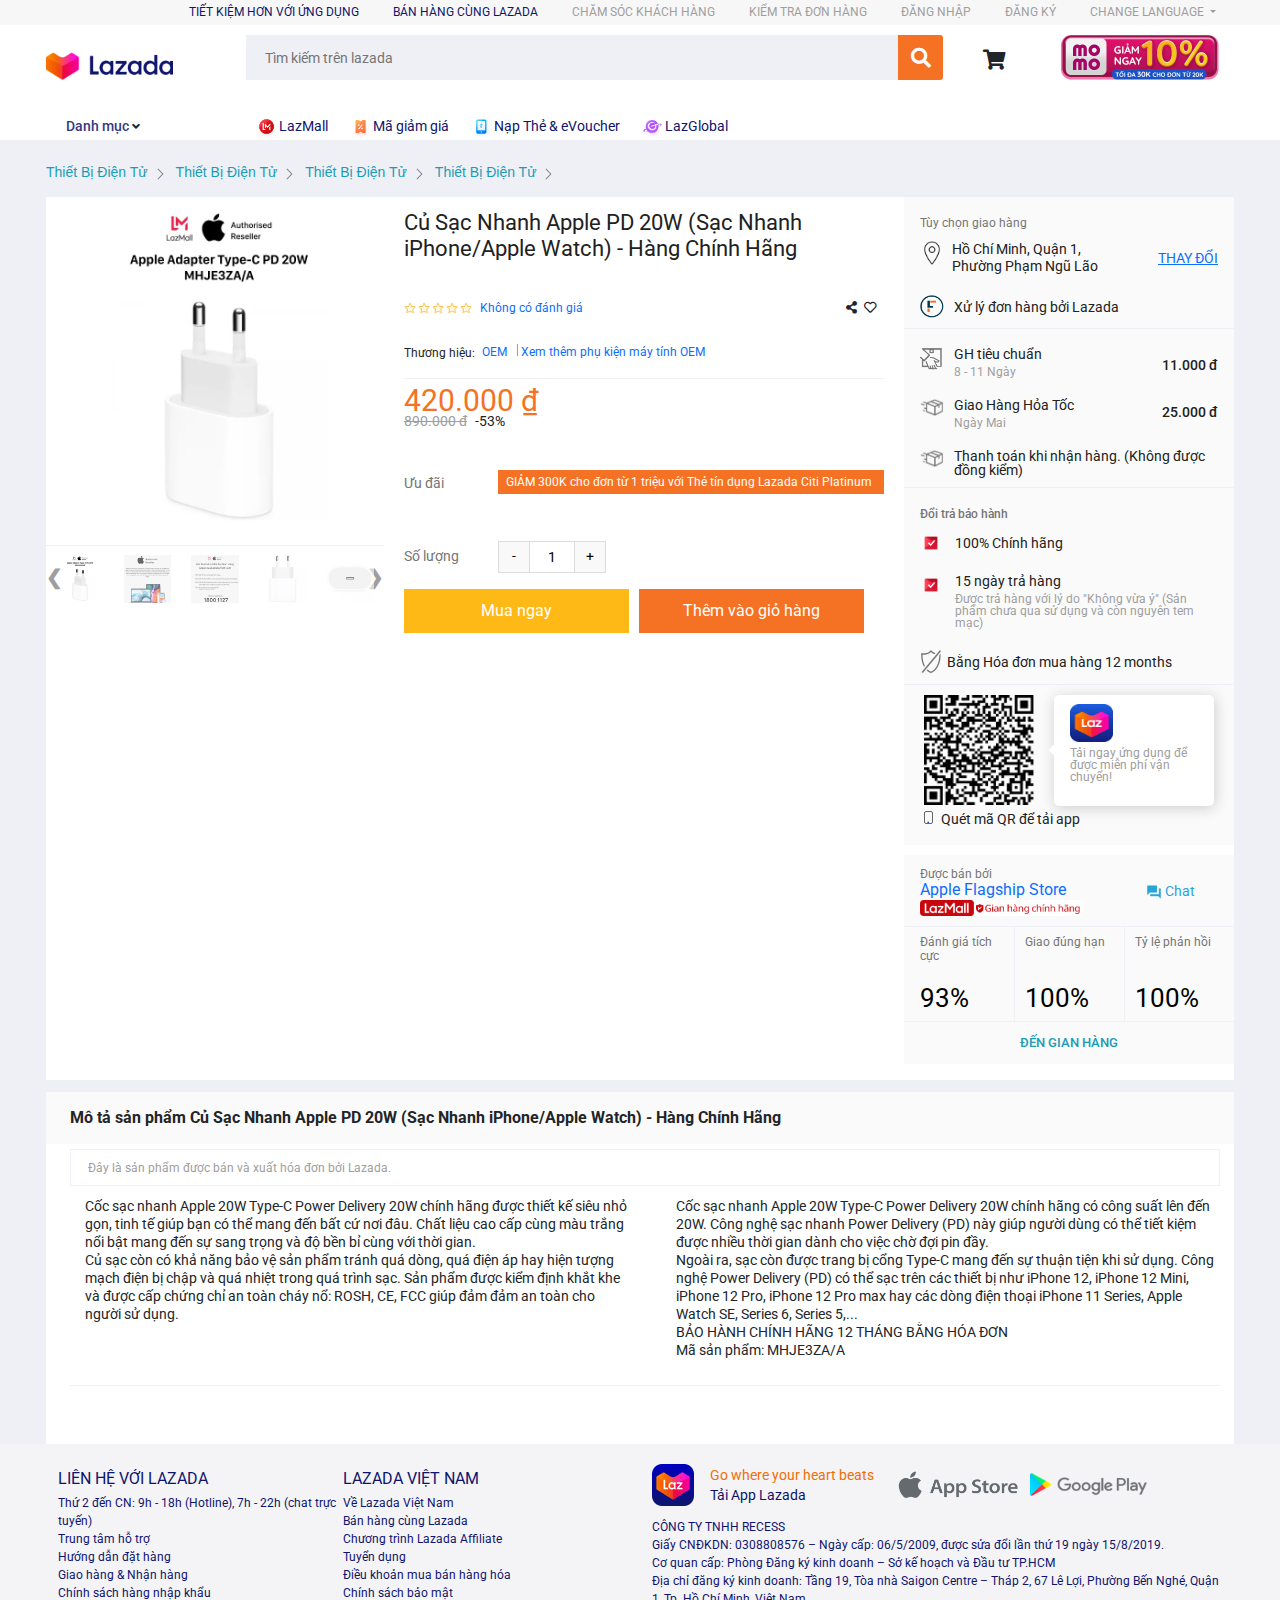
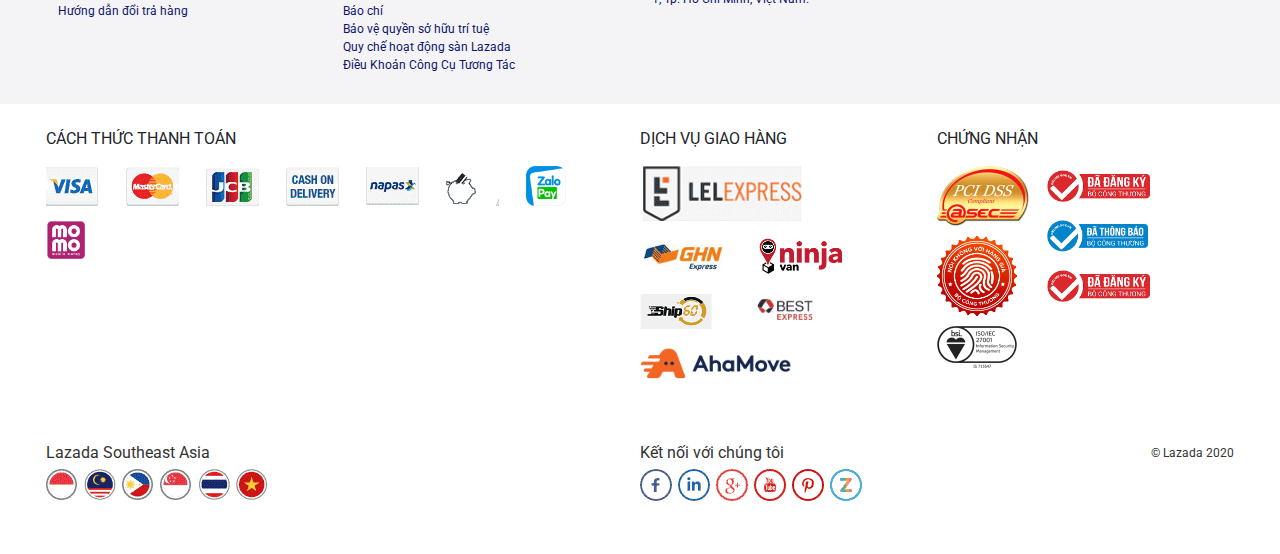
==== chi-tiet.html @ 0381ff46 "Release" ====
<!DOCTYPE html>
<html lang="vi">
    <head>
        <meta charset="UTF-8">
        <title></title>
        <link rel="stylesheet" href="css/chi-tiet.css">
        <link href="https://fonts.googleapis.com/css2?family=Roboto:wght@100;300;400;500;700&display=swap" rel="stylesheet" >
        <link rel="stylesheet" href="css/fontawesome-free-5.15.4-web/css/all.css">
        <link rel="stylesheet" href="css/bootstrap/css/bootstrap.css">
        <script src="js/jquery-3.6.0.min.js"></script>
        <script src="js/bootstrap/js/bootstrap.js"></script>
        
    </head>

<body>
    <div class="weblazada">
      <div class="lzd-header">
        <div class="header">
          <nav class="navbar navbar-expand-lg header_navbar ">
              <div class="container-fluid">
                <button class="navbar-toggler" type="button" data-bs-toggle="collapse" data-bs-target="#navbarNavDropdown" aria-controls="navbarNavDropdown" aria-expanded="false" aria-label="Toggle navigation">
                  <span class="navbar-toggler-icon"></span>
                </button>
                <div class="collapse navbar-collapse justify-content-end" id="navbarNavDropdown">
                  <ul class="navbar-nav header_navbar-list">
                    <li class="nav-item header_navbar-item">
                      <a class="header_navbar-link header_navbar-link-active" href="#">TIẾT KIỆM HƠN VỚI ỨNG DỤNG</a>
                    </li>
                    <li class="nav-item header_navbar-item">
                      <a class="header_navbar-link header_navbar-link-active" href="#">BÁN HÀNG CÙNG LAZADA</a>
                    </li>
                    <li class="nav-item header_navbar-item">
                      <a class="header_navbar-link" href="#">CHĂM SÓC KHÁCH HÀNG</a>
                    </li>
                    <li class="nav-item header_navbar-item">
                      <a class="header_navbar-link" href="#">KIỂM TRA ĐƠN HÀNG</a>
                    </li>
                    <li class="nav-item header_navbar-item">
                      <a class="header_navbar-link" href="#">ĐĂNG NHẬP</a>
                    </li>
                    <li class="nav-item header_navbar-item">
                      <a class="header_navbar-link" href="#">ĐĂNG KÝ</a>
                    </li>
                    <li class="nav-item header_navbar-item dropdown">
                      <a class="header_navbar-link dropdown-toggle" href="#" id="navbarDropdownMenuLink" role="button" data-bs-toggle="dropdown" aria-expanded="false">
                        CHANGE LANGUAGE
                      </a>
                      <ul class="dropdown-menu" aria-labelledby="navbarDropdownMenuLink">
                        <li><a class="dropdown-item" href="#">VIETNAM</a></li>
                        <li><a class="dropdown-item" href="#">ENGLISH</a></li>
                      </ul>
                    </li>
                  </ul>
                </div>
              </div>
            </nav>
          <div class="header_search">
              <div class="header_search-logo">
                  <a href="#"><img class="header_search-logo-img" src="images/logo.png" alt="logo"/></a>
              </div>
              <div class="header_search-action">
                      <input class="search-action_input" placeholder="Tìm kiếm trên lazada" type="text">
                      <div class="search-action_icon">
                          <i class="fas fa-search fa-3x"></i>
                      </div>
                  
                      <i class="header_search-cart fas fa-shopping-cart"></i>
                      <a href="" class="header_search-advertisenment"><img src="images/logo-momo-sale.jpg" alt="Advertisenment"/></a>
              </div>
          </div>
          <div class="menu-site-lzd">
              <div class="menu-site-container container-fluid">
                  <div class="menu-site-category ">
                      <a href="" class="menu-site-category-text">
                          <span class="category-text">
                              Danh mục
                          </span>
                      </a>
                      <i class="fas fa-angle-down fa-2x" aria-hidden="true"></i>
                      <div class="dropdown_menu">
                          <a href="" class=""><span>Thiết bị điện tử</span></a>
                          <a href="" class=""><span>Phụ kiện điện tử</span></a>
                          <a href="" class=""><span>TV & Thiết Bị Gia Dụng</span></a>
                          <a href="" class=""><span>Sức Khỏe & Làm Đẹp</span></a>
                          <a href="" class=""><span>Hàng Mẹ, Bé & Đò Chơi</span></a>
                          <a href="" class=""><span>Siêu Thị Tạp Hóa</span></a>
                          <a href="" class=""><span>Hàng Gia Dụng & Đời Sống</span></a>
                          <a href="" class=""><span>Thời Trang Nữ</span></a>
                          <a href="" class=""><span>Thời Trang Nam</span></a>
                          <a href="" class=""><span>Phụ Kiện Thời Trang</span></a>
                          <a href="" class=""><span>Thể Thao & Du lịch</span></a>
                          <a href="" class=""><span>Ô tô, Xe Máy & Thiết Bị Định Vị</span></a>
                      </div>
                  </div>
                  <nav class="menu-site-labels">
                    <a href="#" class="menu-site-labels-items">
                      <span class="menu-site-labels-items-icon">
                        <img class="menu-site-labels-items-icon-img" src="images/lazzmail.png" alt="">
                      </span>
                      <span class="menu-site-labels-text">LazMall</span>
                    </a>
                    <a href="#" class="menu-site-labels-items">
                      <span class="menu-site-labels-items-icon">
                        <img class="menu-site-labels-items-icon-img" src="images/mgg.png" alt="">
                      </span>
                      <span class="menu-site-labels-text">Mã giảm giá</span>
                    </a>
                    <a href="#" class="menu-site-labels-items">
                      <span class="menu-site-labels-items-icon">
                        <img class="menu-site-labels-items-icon-img" src="images/napthe-voucher.png" alt="">
                      </span>
                      <span class="menu-site-labels-text">Nạp Thẻ & eVoucher</span>
                    </a>
                    <a href="#" class="menu-site-labels-items">
                      <span class="menu-site-labels-items-icon">
                        <img class="menu-site-labels-items-icon-img" src="images/global.png" alt="">
                      </span>
                      <span class="menu-site-labels-text">LazGlobal</span>
                    </a>
                  </nav>
              </div>  
            </div>           
        </div> 
      </div>
      <!--laz nav  -->
      <div class="container-fluid">
        <div class="laz_nav-breadcrumb ">
          <ul class="nav-breadcrumb-list">
            <li class="nav-breadcrumb-item">
              <span class="nav-breadcrumb-item-text">
                <a href="#" class="breadcrumb-edit">
                  <span>Thiết Bị Điện Tử</span>
                  <div class="right-arrow"></div>
                </a>
              </span>
            </li>
            <li class="nav-breadcrumb-item">
              <span class="nav-breadcrumb-item-text">
                <a href="#" class="breadcrumb-edit">
                  <span>Thiết Bị Điện Tử</span>
                  <div class="right-arrow"></div>
                </a>
              </span>
            </li>
            <li class="nav-breadcrumb-item">
              <span class="nav-breadcrumb-item-text">
                <a href="#" class="breadcrumb-edit">
                  <span>Thiết Bị Điện Tử</span>
                  <div class="right-arrow"></div>
                </a>
              </span>
            </li>
            <li class="nav-breadcrumb-item">
              <span class="nav-breadcrumb-item-text">
                <a href="#" class="breadcrumb-edit">
                  <span>Thiết Bị Điện Tử</span>
                  <div class="right-arrow"></div>
                </a>
              </span>
            </li>
          </ul>
        </div>
      </div>
      <!-- container -->
      <div class="container">
        <div class="container-main">
          <div class="information">
            <div class="group-images">
              <div class="gallery">
                <div class="gallery-item">
                  <div class="gallery-item-preview">
                      <div class="gallery-item-content">
                          <div class="mySlides">
                              <img src="images/sanpham/sp1/1.webp" style="width:100%">
                          </div>
                          
                          <div class="mySlides">
                              <img src="images/sanpham/sp1/2.webp" style="width:100%">
                          </div>
                              
                          <div class="mySlides">
                              <img src="images/sanpham/sp1/3.webp" style="width:100%">
                          </div>
                          
                          <div class="mySlides">
                              <img src="images/sanpham/sp1/4.webp" style="width:100%">
                          </div>
                              
                          <div class="mySlides">
                              <img src="images/sanpham/sp1/5.webp" style="width:100%">
                          </div>
                      </div>
                      <a class="prev" onclick="plusSlides(-1)">❮</a>
                      <a class="next" onclick="plusSlides(1)">❯</a>    
                  </div>
                      <div class="rows">                      
                          <div class="columns pre-edit">
                              <img class="demo cursor" src="images/sanpham/sp1/1.webp" style="width:100%" onclick="currentSlide(1)" alt="">
                          </div>
                          <div class="columns pre-edit">
                              <img class="demo cursor" src="images/sanpham/sp1/2.webp" style="width:100%" onclick="currentSlide(3)" alt="">
                          </div>
                          <div class="columns pre-edit">
                              <img class="demo cursor" src="images/sanpham/sp1/3.webp" style="width:100%" onclick="currentSlide(4)" alt="">
                          </div>
                          <div class="columns pre-edit">
                              <img class="demo cursor" src="images/sanpham/sp1/4.webp" style="width:100%" onclick="currentSlide(5)" alt="">
                          </div>    
                          <div class="columns pre-edit">
                              <img class="demo cursor" src="images/sanpham/sp1/5.webp" style="width:100%" onclick="currentSlide(6)" alt="">
                          </div>
                      </div> 
                      <script src="js/chi-tiet.js" ></script> 
                </div>            
              </div>
            </div>
            <div class="information-main">
                <div class="information-main-detail">
                        <div class="product-tittle">
                            <div class="product-title-one">
                                <div class="product-tittle-wrapper">
                                    <h1 class="product-title-wrapper-badge">Củ Sạc Nhanh Apple PD 20W (Sạc Nhanh iPhone/Apple Watch) - Hàng Chính Hãng</h1>
                                </div>
                            </div>
                        </div>
                        <div class="ratting-summary">
                            <div class="rating-question">
                                <div class="product-review-star">
                                    <div class="review-summary">
                                        <div class="review-summary-star">
                                            <img src="images/star.png" alt="" class="star">
                                            <img src="images/star.png" alt="" class="star">
                                            <img src="images/star.png" alt="" class="star">
                                            <img src="images/star.png" alt="" class="star">
                                            <img src="images/star.png" alt="" class="star">
                                        </div>
                                        <a href="#" class="review-summary-link">Không có đánh giá</a>
                                    </div>
                                </div>
                                
                            </div>
                            <div class="ratting-share">
                                <div class="block-share">
                                    <div class="share-button">
                                        <span class="share-button-icon">
                                            <div class=""><i class="fas fa-share-alt fa-2x lzd-icon-share"></i></div>
                                        </span>
                                    </div>
                                </div>
                                <div class="block-wish">
                                    <div class="wish-button">
                                        <span class="wish-button-icon">
                                            <div><i class="far fa-heart fa-2x"></i></div>
                                        </span>
                                    </div>
                                </div>
                            </div>
                            
                        </div>
                        <div class="product-brand">
                          <div class="product-brand-block">
                            <span class="product-brand-name">Thương hiệu:</span>
                            <a href="#" class="product-brand-link">OEM</a>
                            <div class="product-brand-deliver"></div>
                            <a href="#" class="product-brand-suggestion-link">Xem thêm phụ kiện máy tính OEM</a>
                          </div>
                        </div>
                        <div class="product-price">
                          <div class="product-price-set">
                            <span class="buy-price">420.000 ₫</span>
                            <div class="discount-block">
                              <span class="price-sale">890.000 đ</span>
                              <span class="price-discount">-53%</span>
                            </div>
                          </div>
                        </div>
                        <div class="product-tag">
                          <div class="product-promotion">
                            <h6 class="promotion-title">Ưu đãi</h6>
                            <div class="promotion-content">
                              <div class="promotion-tag">
                                <div class="promotion-tag-item">
                                  <div class="tag-name">
                                    GIẢM 300K cho đơn từ  1 triệu với Thẻ tín dụng Lazada Citi Platinum
                                  </div>
                                </div>
                              </div>
                            </div>
                          </div>
                        </div>
                        <div class="product-quantity">
                          <div class="quantity">
                            <h6 class="quantity-title">Số lượng</h6>
                            <div class="quantity-content">
                              <div class="quantity-number">
                                <div class="number-picker">
                                  <div class="buttons_added">
                                    <input class="minus is-form" type="button" value="-">
                                    <input aria-label="quantity" class="input-qty" max="10" min="1" name="" type="number" value="1">
                                    <input class="plus is-form" type="button" value="+">
                                  </div>
                                <script>
                                  $('input.input-qty').each(function() {
                                    var $this = $(this),
                                      qty = $this.parent().find('.is-form'),
                                      min = Number($this.attr('min')),
                                      max = Number($this.attr('max'))
                                    if (min == 0) {
                                      var d = 0
                                    } else d = min
                                    $(qty).on('click', function() {
                                      if ($(this).hasClass('minus')) {
                                        if (d > min) d += -1
                                      } else if ($(this).hasClass('plus')) {
                                        var x = Number($this.val()) + 1
                                        if (x <= max) d += 1
                                      }
                                      $this.attr('value', d).val(d)
                                    })
                                  })
                                </script>
                                </div>
                              </div>
                            </div>
                          </div>
                        </div>
                        <div class="product-add">
                          <div class="add-to-card">
                            <button class="add-buy-now buy-now-yellow">
                              <span class="add-text">Mua ngay</span>
                            </button>
                            <button class="add-buy-now buy-now-orange" >
                              <span class="add-text">Thêm vào giỏ hàng</span>
                            </button>
                          </div>
                        </div>
                  </div>
                <div class="information-main-seller">
                  <div class="seller-delivery">
                    <div class="delivery">
                      <div class="delivery-header">
                        <div class="delivery-header-title">Tùy chọn giao hàng</div>
                      </div>
                      <div class="delivery-header-two">
                        <div class="delivery-location">
                          <div class="location-body">
                            <img src="images/location.png" alt="icon-vitri">
                            <div class="location-address">Hồ Chí Minh, Quận 1, Phường Phạm Ngũ Lão</div>
                            <div class="location-change">
                              <a href="#" class="location-link">THAY ĐỔI</a>
                            </div>
                          </div>
                        </div>
                        <div class="delivery-options">
                          <div class="delivery-option">
                            <div class="delivery-option-body">
                              <img src="images/xuly.PNG" alt="">
                              <div class="delivery-option-item">
                                <div class="delivery-option-item-title">Xử lý đơn hàng bởi Lazada</div>
                              </div>
                            </div>
                          </div>
                        </div>
                      </div>
                      <div class="delivery-content">
                        <div class="delivery-option">
                          <div class="delivery-option-body">
                            <img src="images/gh.PNG" alt="">
                            <div class="delivery-option-item">
                              <div class="delivery-option-item-title">GH tiêu chuẩn</div>
                              <div class="delivery-option-item-time">8 - 11 Ngày</div>
                            </div>
                            <div class="delivery-option-item-discount">11.000 đ</div>
                          </div>
                        </div>
                        <div class="delivery-option">
                          <div class="delivery-option-body">
                            <img src="images/ghht.PNG" alt="">
                            <div class="delivery-option-item">
                              <div class="delivery-option-item-title">Giao Hàng Hỏa Tốc</div>
                              <div class="delivery-option-item-time">Ngày Mai</div>
                            </div>
                            <div class="delivery-option-item-discount">25.000 đ</div>
                          </div>
                        </div>
                        <div class="delivery-option">
                          <div class="delivery-option-body">
                            <img src="images/ghht.PNG" alt="">
                            <div class="delivery-option-item">
                              <div class="delivery-option-item-title">Thanh toán khi nhận hàng. (Không được đồng kiểm)</div>
                            </div>
                          </div>
                        </div>       
                      </div>
                    </div>                 
                  </div>
                  <div class="warranty">
                    <div class="warranty-header">
                      <div class="warranty-header-title">Đổi trả bảo hành</div>
  
                    </div>
                    <div class="warranty-options">
                      <div class="warranty-options-item">
                        <div class="warranty-options-body">
                          <i class="warranty-options-item-icon">
                            <img src="images/check.png" alt="">
                          </i>
                          <div class="warranty-options-item-info">
                            <div class="warranty-options-item-title">100% Chính hãng</div>
                          </div>
                        </div>
                      </div>
                      <div class="warranty-options-item">
                        <div class="warranty-options-body">
                          <i class="warranty-options-item-icon">
                            <img src="images/check.png" alt="">
                          </i>
                          <div class="warranty-options-item-info">
                            <div class="warranty-options-item-title">15 ngày trả hàng</div>
                            <div class="warranty-options-item-subtitle">Được trả hàng với lý do "Không vừa ý" (Sản phẩm chưa qua sử dụng và còn nguyên tem mạc)</div>
                          </div>
                        </div>
                      </div>
                      <div class="warranty-options-item">
                        <div class="warranty-options-body">
                          <img src="images/baove.PNG" alt="">
                          <div class="warranty-options-item-info">
                            <div class="warranty-options-item-title">Bằng Hóa đơn mua hàng 12 months</div>
                          </div>
                        </div>
                      </div>
                    </div>
                  </div>
                  <div class="applzd">
                    <div class="applzd-guide">
                      <div class="applzd-qrcode">
                        <img src="images/qrcode.PNG" alt="">
                      </div>
                      <div class="guide-app">
                        <img src="images/lzd.png" alt="">
                        <p>Tải ngay ứng dụng để được miễn phí vận chuyển!</p>
                      </div>
                    </div>
                    <p>
                      <i class="guide-app-mobile"></i>
                      Quét mã QR để tải app
                    </p>
                  </div>
                  <div class="seller-info">
                    <div class="seller-container">
                      <div class="seller-name">
                        <div class="seller-name-wrapper">
                          <div class="seller-name-title">Được bán bởi</div>
                          <div class="seller-name-detail">
                            <a href="#" class="seller-name-detail-name">Apple Flagship Store</a>
                            <a href="#">
                              <img src="images/lzdmail.png" class="seller-name-detail-img" alt="">
                            </a>
                          </div>
                        </div>
                        <div class="seller-ib-wrapper">
                          <span class="seller-ib-content">
                            <span class="seller-ib-icon">
                              <img src="images/ib.PNG" alt="">
                            </span>
                            <span>Chat</span>
                          </span>
                        </div>
                      </div>
                      <div class="seller-info-rate">
                        <div class="seller-info-content">
                          <div class="seller-info-title">Đánh giá tích cực</div>
                          <div class="seller-info-rating">93%</div>
                        </div>
                        <div class="seller-info-content">
                          <div class="seller-info-title">Giao đúng hạn</div>
                          <div class="seller-info-rating">100%</div>
                        </div>
                        <div class="seller-info-content">
                          <div class="seller-info-title">Tỷ lệ phản hồi</div>
                          <div class="seller-info-rating">100%</div>
                        </div>
                      </div>
                      <div class="seller-link">
                        <a href="#" class="link-seller">ĐẾN GIAN HÀNG</a>
                      </div>
                    </div>
                  </div>
                </div>
            </div>
          </div>
  
        </div>
        <!-- thông tin thêm -->
        <div class="add-information">
          <div class="description">
            <div class="product-detail">
              <div class="product-detail-wrapper">
                <h2 class="description-title">
                  Mô tả sản phẩm Củ Sạc Nhanh Apple PD 20W (Sạc Nhanh iPhone/Apple Watch) - Hàng Chính Hãng
                </h2>
                <div class="description-product-detail">
                  <div class="product-desc">
                    <div class="message-type">
                      <div class="message-img">
                        <img src="images/nof.PNG" alt="">
                      </div>
                      <div class="message-text">
                        <div class="message-item">Đây là sản phẩm được bán và xuất hóa đơn bởi Lazada.</div>
                      </div>
                    </div>
                    <div class="desc-content">
                      <ul>
                        <li>Cốc sạc nhanh Apple 20W Type-C Power Delivery 20W chính hãng được thiết kế siêu nhỏ gọn, tinh tế giúp bạn có thể mang đến bất cứ nơi đâu. Chất liệu cao cấp cùng màu trắng nổi bật mang đến sự sang trọng và độ bền bỉ cùng với thời gian.</li>
                        <li>Củ sạc còn có khả năng bảo vệ sản phẩm tránh quá dòng, quá điện áp hay hiện tượng mạch điện bị chập và quá nhiệt trong quá trình sạc. Sản phẩm được kiểm định khắt khe và được cấp chứng chỉ an toàn cháy nổ: ROSH, CE, FCC giúp đảm đảm an toàn cho người sử dụng.</li>
                        <li>Cốc sạc nhanh Apple 20W Type-C Power Delivery 20W chính hãng có công suất lên đến 20W. Công nghệ sạc nhanh Power Delivery (PD) này giúp người dùng có thể tiết kiệm được nhiều thời gian dành cho việc chờ đợi pin đầy.</li>
                        <li>Ngoài ra, sạc còn được trang bị cổng Type-C mang đến sự thuận tiện khi sử dụng. Công nghệ Power Delivery (PD) có thể sạc trên các thiết bị như iPhone 12, iPhone 12 Mini, iPhone 12 Pro, iPhone 12 Pro max hay các dòng điện thoại iPhone 11 Series, Apple Watch SE, Series 6, Series 5,...</li>
                        <li>BẢO HÀNH CHÍNH HÃNG 12 THÁNG BẰNG HÓA ĐƠN</li>
                        <li>Mã sản phẩm: MHJE3ZA/A</li>
                      </ul>
                    </div>
                  </div>
                  <div class="expand-button">
                    
                  </div>
                </div>
              </div>
            </div>
          </div>
        </div>
      </div>
      <!-- footter -->
      <div class="footer">
        <div class="footer-first">
            <div class="grid">
                <!-- <div class="footer-card">
                    <div class="footer-card-list row">
                        <img
                            class="footer-card-img col-sm-7 col-lg-4"
                            src="images/img-ad-footer-1.png"
                            alt=""
                        />
                        <img
                            class="footer-card-img col-sm-7 col-lg-4"
                            src="images/img-ad-footer-2.png"
                            alt=""
                        />
                        <img
                            class="footer-card-img col-sm-7 col-lg-4"
                            src="images/img-ad-footer-3.png"
                            alt=""
                        />
                    </div>
                </div> -->
                <div class="footer-contact">
                    <div class="footer-contact_1">
                        <div class="footer-contact_1-1">
                            <span>LIÊN HỆ VỚI LAZADA</span>
                            <ul class="contact_1-1-list">
                            <li class="contact_1-1-item">
                                <a href="" class="contact_1-1-link">
                                Thứ 2 đến CN: 9h - 18h (Hotline), 7h - 22h (chat trực
                                tuyến)
                                </a>
                            </li>
                            <li class="contact_1-1-item">
                                <a href="" class="contact_1-1-link">
                                Trung tâm hỗ trợ
                                </a>
                            </li>
                            <li class="contact_1-1-item">
                                <a href="" class="contact_1-1-link">
                                Hướng dẫn đặt hàng
                                </a>
                            </li>
                            <li class="contact_1-1-item">
                                <a href="" class="contact_1-1-link">
                                Giao hàng & Nhận hàng
                                </a>
                            </li>
                            <li class="contact_1-1-item">
                                <a href="" class="contact_1-1-link">
                                Chính sách hàng nhập khẩu
                                </a>
                            </li>
                            <li class="contact_1-1-item">
                                <a href="" class="contact_1-1-link">
                                Hướng dẫn đổi trả hàng
                                </a>
                            </li>
                            </ul>
                        </div>
                        <div class="footer-contact_1-1">
                            <span>LAZADA VIỆT NAM</span>
                            <ul class="contact_1-1-list">
                                <li class="contact_1-1-item">
                                    <a href="" class="contact_1-1-link">
                                    Về Lazada Việt Nam
                                    </a>
                                </li>
                                <li class="contact_1-1-item">
                                    <a href="" class="contact_1-1-link">
                                    Bán hàng cùng Lazada
                                    </a>
                                </li>
                                <li class="contact_1-1-item">
                                    <a href="" class="contact_1-1-link">
                                    Chương trình Lazada Afﬁliate
                                    </a>
                                </li>
                                <li class="contact_1-1-item">
                                    <a href="" class="contact_1-1-link">
                                    Tuyển dụng
                                    </a>
                                </li>
                                <li class="contact_1-1-item">
                                    <a href="" class="contact_1-1-link">
                                    Điều khoản mua bán hàng hóa
                                    </a>
                                </li>
                                <li class="contact_1-1-item">
                                    <a href="" class="contact_1-1-link">
                                    Chính sách bảo mật
                                    </a>
                                </li>
                                <li class="contact_1-1-item">
                                    <a href="" class="contact_1-1-link">
                                    Báo chí
                                    </a>
                                </li>
                                <li class="contact_1-1-item">
                                    <a href="" class="contact_1-1-link">
                                    Bảo vệ quyền sở hữu trí tuệ
                                    </a>
                                </li>
                                <li class="contact_1-1-item">
                                    <a href="" class="contact_1-1-link">
                                    Quy chế hoạt động sàn Lazada
                                    </a>
                                </li>
                                <li class="contact_1-1-item">
                                    <a href="" class="contact_1-1-link">
                                    Điều Khoản Công Cụ Tương Tác
                                    </a>
                                </li>
                            </ul>
                        </div>
                    </div>
                    <div class="footer-contact_2">
                        <div class="footer-contact_2-header">
                            <div class="footer-contact_2-info-img logo-small-footer"></div>
                            <div class="footer-contact_2-info-contact">
                            <span style="color: var(--primary-color);"
                                >Go where your heart beats</span
                            >
                            <span style="color: #0e136e;">Tải App Lazada</span>
                            </div><img class="footer-contact_2-info-download"src="images/img-app-1.png"alt=""/>
                                  <img class="footer-contact_2-info-download" src="images/img-app-2.png" alt=""/>
                              </div>
                        <div class="footer-contact_2-info">
                            <div>CÔNG TY TNHH RECESS</div>
                            <div>
                            Giấy CNĐKDN: 0308808576 – Ngày cấp: 06/5/2009, được sửa đổi
                            lần thứ 19 ngày 15/8/2019.
                            </div>
                            <div>
                            Cơ quan cấp: Phòng Đăng ký kinh doanh – Sở kế hoạch và Đầu
                            tư TP.HCM
                            </div>
                            <div>
                            Địa chỉ đăng ký kinh doanh: Tầng 19, Tòa nhà Saigon Centre –
                            Tháp 2, 67 Lê Lợi, Phường Bến Nghé, Quận 1, Tp. Hồ Chí Minh,
                            Việt Nam.
                            </div>
                        </div>
                    </div>
                </div>
            </div>
        </div>
        <div class="footer-second">
            <div class="grid footer-second-content">
                <div class="footer-second-1">
                    <div class="footer-second-1-title">CÁCH THỨC THANH TOÁN</div>
                    <div class="footer-second-1-icon payment-visa"></div>
                    <div class="footer-second-1-icon payment-mastercard"></div>
                    <div class="footer-second-1-icon payment-jcb" ></div>
                    <div class="footer-second-1-icon payment-cash-on"></div>
                    <div class="footer-second-1-icon payment-napas" ></div>
                    <div class="footer-second-1-icon payment-logo"></div>
                    <div class="footer-second-1-icon payment-zalo"></div>
                    <div class="footer-second-1-icon payment-momo"></div>
                </div>
                <div class="footer-second-2">
                    <div class="footer-second-2-1">
                    <div class="footer-second-2-1-title">DỊCH VỤ GIAO HÀNG</div>
                    <div class="footer-second-2-1-list">
                        <span class="footer-second-2-1-item"></span>
                        <span class="footer-second-2-1-item"></span>
                        <span class="footer-second-2-1-item"></span>
                        <span class="footer-second-2-1-item"></span>
                        <img class="footer-second-2-1-img" src="images/best-express.png" alt="" >
                        <img class="footer-second-2-1-img" src="images/ahamove.png" alt="">
                    </div>
                    </div>
                    <div class="footer-second-2-1">
                        <div class="footer-second-2-1-title">CHỨNG NHẬN</div>
                        <div class="footer-second-2-1-1-a">
                            <img class="footer-second-2-1-1-img logo-pci" src="images/pcidss.png" alt="">
                            <img class="footer-second-2-1-1-img logo-fake" src="images/noikhonghanggia.png" alt="">
                            <img class="footer-second-2-1-1-img logo-iso" src="images/iso.png" alt="">
                        </div>
                        <div class="footer-second-2-1-1-b">
                            <img class="footer-second-2-1-1-img" src="images/dangky-bocongthuong.png" alt="">
                            <img class="footer-second-2-1-1-img" src="images/dathongbao-bocongthuong.png" alt="">
                            <img class="footer-second-2-1-1-img" src="images/dangky-bocongthuong.png" alt="">
                        </div>
                    </div>
                </div>
            </div>
        </div>
        <div class="footer-third">
            <div class="grid">
                <div class="footer-third-title">
                    <div class="footer-third-title-1">
                        <span style="display: block;">Lazada Southeast Asia</span>
                        <a class="footer-third-title-1-link laz-southeast-1" href="#"></a>
                        <a class="footer-third-title-1-link laz-southeast-2" href="#"></a>
                        <a class="footer-third-title-1-link laz-southeast-3" href="#"></a>
                        <a class="footer-third-title-1-link laz-southeast-4" href="#"></a>
                        <a class="footer-third-title-1-link laz-southeast-5" href="#"></a>
                        <a class="footer-third-title-1-link laz-southeast-6" href="#"></a>
                    </div>
                    <div class="footer-third-title-2">
                        <span style="display: block;">Kết nối với chúng tôi</span>
                        <a class="footer-third-title-1-link connection-1" href="#"></a>
                        <a class="footer-third-title-1-link connection-2" href="#"></a>
                        <a class="footer-third-title-1-link connection-3" href="#"></a>
                        <a class="footer-third-title-1-link connection-4" href="#"></a>
                        <a class="footer-third-title-1-link connection-5" href="#"></a>
                        <a class="footer-third-title-1-link connection-6" href="#"></a>
                    </div>
                    <div class="footer-third-title-2 c-lazada">© Lazada 2020</div>
                </div>
            </div>
        </div>
    </div> 
    <!-- end web -->
  </div>
</body>
---- css/chi-tiet.css ----
:root{
    --primary-color: #f36d00;
    --text-color: #9e9e9e;
}

/* css bootstrap off */
.ul {
    padding-inline-start: none !important;
    
}

.weblazada{
    background-color: #EFF0F5 !important;
}

*{
    box-sizing: inherit;
    margin: 0;
    padding: 0;
}

html,body {
    box-sizing: border-box !important;
    font-family:"Roboto", sans-serif !important;
    font-size: 62.5% !important;
    line-height: 12px !important;
    margin: 0;
}

/* navbar */

.container-fluid{
    width: 1188px !important;
    padding-left: 0 !important;
    padding-right: 0 !important;
}

.lzd-header{
    background-color: #fff;
    width: 100%;
    height: 140px;
}

.header {
    width: 100%;
    height: 110px;
    background-color: #f7f7f7;
    height: 25px;
    top: 0;
}

.header_navbar {
    width: 100%;
}
  
.header_navbar-list {
    /* position: relative; */
    list-style: none;
    display: flex;
    justify-content: flex-end;
    margin: 0;
}

.navbar{
    padding:0 !important;
}
  
.header_navbar-item {
    
    padding: 6px 18px;
    margin-left: -2px;
}
  
.header_navbar-link {
    font-size: 12px;
    text-decoration: none;
    color: var(--text-color);
    margin-bottom: 5px !important;
}
  
.header_navbar-link-active {
    color: #0f1568;
}

.header_navbar-link:hover {
    color: var(--primary-color);
}

/* tim kiem */

.header_search {
    max-width: 1188px;
    margin: 0 auto;
    display: flex;
    align-items: center;
    height: 80px;
    background-color: white;
   
}
  
.header_search-logo {
    /* cursor: pointer !important; */
    width: 100px;
    /* top: 4px !important; */
    
}

.navbar-toggler-icon{
    background-image: url(https://banner2.cleanpng.com/20190826/keu/transparent-interface-and-web-icon-menu-button-of-three-horizo-5d63c2541bed33.4910190815668189001144.jpg);
}
  
.header_search-logo-img {
    width: 127px;
    height: 40px;
}
  
.header_search-action {   
    width: 1188px;
    flex: 1;
    height: 45px;
    margin-left: 100px;
    display: flex;
    margin-top: -17px;
}
  
.search-action_input {
    width: 100%;
    line-height: 1 !important;
    flex: 1 !important;
    font-size: 1.4rem !important;
    border: none !important;
    outline: none !important;
    background-color: #eff0f5 !important;
    padding: 22px 19px !important;
}
  
.search-action_icon {
    width: 45px;
    height: 45px;
    background-color: #f57224;
    display: flex;
    justify-content: center;
    align-items: center;
    border-top-right-radius: 3px;
    border-bottom-right-radius: 3px;
    cursor: pointer;
}

@media (max-width: 700px){
    .header_search-advertisenment{
        display: none;
    }
}
  
.search-action_icon i {
    font-size: 2rem;
    color: white;
}
  
.header_search-cart {
    font-size: 2rem;
    margin: 0 40px;
    margin-top:15px;
    cursor: pointer;
}
  
.header_search-advertisenment img {
    width: 188px;
}

/* menu site lazada */
.menu-site-category{
    width: 200px;
    line-height: 40px;
    float: left;
    z-index: 210;
    height: 100%;
}

.category-text{
    font-weight: 500;
    opacity: .85 !important;
    /* font-family: Roboto-Medium !important; */
    margin-left: 20px;
    font-size: 14px;
    color: #0f136d;
    letter-spacing: 0;
    line-height: 40px;
}

.menu-site-category-text{
    text-decoration: none;
}

.dropdown_menu{
    margin-top: -7px;
    display:none;
    position: absolute;
    background-color: #ffffff;
    z-index: 1;
    width: 200px;
    height: 344px;
    box-shadow: 0 0 2px 0 rgb(0 0 0 / 25%);
    padding-top: 10px;
}

.dropdown_menu a{
   
    display: block;
    padding-left: 8px;
    height: 27px;
    line-height: 27px;
    text-decoration: none;
}

.dropdown_menu a span{
    overflow: hidden;
    text-overflow: ellipsis;
    display: inline-block;
    white-space: nowrap;
    width: 172px;
    font-size: 13px;
    line-height: 27px;
    color: #757575;
    cursor: pointer;
}

.dropdown_menu a :hover{
    background-color: #ECEFF1;
    color: #f36d00;
}
.dropdown_menu :hover{
    background-color: #ECEFF1;
}

.menu-site-category:hover .dropdown_menu{display: block;}

.menu-site-labels{
    list-style: none;
    overflow: hidden;
    height: 100%;
    padding: 0;
    margin: 0;
}

.menu-site-labels-items{
    margin-left: 10px;
    padding-right: 10px;
    display: inline-block;
    cursor: pointer;
    height: 40px;
    text-decoration: none;
}

.menu-site-labels-items-icon{
    display: inline-block;
    line-height: 40px;
    vertical-align: middle;
    height: 40px;
    font-size: 40px;
    color: #fff;
    position: relative;
    width: 21px;
    height: 21px;
}

.menu-site-labels-items-icon-img{
    width: 21px;
    height: 21px;
    display: inline-block;
    position: absolute;
}

.menu-site-labels-text{
    display: inline-block;
    line-height: 40px;
    vertical-align: middle;
    height: 40px;
    font-size: 14px;
    color: #0f136d;
}

/* lzd nav */

.laz_nav{
    background: #eff0f5;
}

.nav-breadcrumb-list{

    padding-left: 0;
    margin-left: -4px;
    height: 48px;
    vertical-align: middle;
    display: inline-block;
    white-space: nowrap;
    list-style: none;
}

.laz_nav-breadcrumb{
    display: block;
    width: 100%;
    height: 48px;
    /* border-bottom: 1px solid #EFF0F5; */
    margin: 0 auto;
    overflow: hidden;
    text-overflow: ellipsis;
}


.nav-breadcrumb-item{
    position: relative;
    display: table-cell;
    vertical-align: middle;
    font-size: 13px;
    font-weight: 300;
    height: 48px;
}

.nav-breadcrumb-item-text{
    vertical-align: middle;
    padding: 0;
    margin: 0;
    line-height: 100%;
    display: inline-block;
    font-weight: 300;
}

.breadcrumb-edit{
    text-decoration: none;
    display: inline-block;
    vertical-align: middle;
    color: #1a9cb7;
    padding: 0 4px;
    font-size: 14px;
    font-family: Roboto-Regular, Helvetica, Arial, sans-serif;
    max-width: 200px;
    white-space: nowrap;
    line-height: 16px;
    overflow: hidden;
    text-overflow: ellipsis;
}

.right-arrow{
    background-image: url([data-uri]);
    background-repeat: no-repeat;
    background-size: contain;
    display: inline-block;
    width: 16px;
    height: 16px;
    vertical-align: middle;
}

/* container */
/* ---------- */
/* gallery san phẩm */

.container{
    max-width: 1188px !important;
    padding: 0 !important;
    background-color: #EFF0F5 !important;
}

.container-main{
    background-color: #EFF0F5 !important;
    display: flex;
}

.information{
    background: #fff;
    padding-bottom: 16px;
}

.group-images{
    width: 338px;
    display: inline-block;
    vertical-align: top;
}

.gallery{

}

.gallery-item{

}

.gallery-item-preview{
    border-bottom: 1px solid #eff0f5;
    box-sizing: border-box;
    margin-bottom: 9px;
    position: relative;
    cursor: zoom-in;
}

.gallery-item-content{
    position: relative;
    overflow: hidden;
    height: 330px;
    width: 330px;
    text-align: center;
    margin: 8px 0 10px 8px;
}

.gallery-item-img{
    display: inline-block;
    max-height: 100%;
    max-width: 100%;
    vertical-align: middle;
}

/* -------------------- */

.container {
    position: relative;
}
  
  /* Hide the images by default */
  .mySlides {
    display: none;
}
  
  /* Add a pointer when hovering over the thumbnail images */
.cursor {
    cursor: pointer;
}
  
  /* Next & previous buttons */
.prev,
.next {
    margin-top: 230px !important;
    cursor: pointer;
    position: absolute;
    top: 40%;
    width: auto;
    /* padding: 16px; */
    margin-top: -50px;
    color: #9E9E9E;
    font-weight: bold;
    font-size: 20px;
    border-radius: 0 3px 3px 0;
    user-select: none;
    -webkit-user-select: none;
    text-decoration: none;
}
  
  /* Position the "next button" to the right */
.next {
    right: 0;
    border-radius: 3px 0 0 3px;
}
  
/* doi mau di chuot */
  /* .prev:hover,
  .next:hover {
    background-color: rgba(0, 0, 0, 0.8);
  } */


.pre-edit{
    padding-left: 10px;
    padding-right: 10px;
}
  
  /* Container for image text */
.caption-container {
    text-align: center;
    background-color: #222;
    padding: 2px 16px;
    color: white;
}
  
.row:after {
    content: "";
    display: table;
    clear: both;
}
  
  /* Six columnss side by side */
.columns {
    float: left;
    width: 20%;
}
  
 
.demo {
    opacity: 0.6;
}
  
.active,
.demo:hover {
    opacity: 1;
}

.demo:hover{
    border: 1px solid black;
}

/* product main mua san pham */

.information-main{
    display: inline-block;
    width: calc(100% - 338px);
    vertical-align: top;
    float: right;
}

.information-main-detail{
    display: inline-block;
    width: calc(100% - 330px);
    vertical-align: top;
    padding: 0 20px;
    -webkit-box-sizing: border-box;
    box-sizing: border-box;
}

.product-title-one{
    margin-top: 13px;
    margin-bottom: 11px;
}

.product-tittle-wrapper{
    margin-top: 4px;
}

.product-title-wrapper-badge{
    color: #212121;
    font-size: 22px;
    font-weight: 400;
    word-break: break-word;
    word-wrap: break-word;
    overflow-wrap: break-word;
}

.review-summary{
    display: table;
    width: 100%;
}

.rating-question{
    display: table-cell;
    vertical-align: middle;
    text-align: left;
}

.product-review-star{
    padding-top:28px;
    padding-bottom: 28px;
}

.review-summary{

}

.review-summary-star{
    margin-right: 8px;
    display: inline-block;
    vertical-align: middle;
}

.star{
    width: 12px;
    height: 12px;
}

.review-summary-link{
    display: inline-block;
    vertical-align: middle;
    font-size: 12px;
    text-decoration: none;
    margin-right: 255px;
}

.ratting-share{
    display: table-cell;
    text-align: right;
    vertical-align: middle;
}

.block-share{
    display: inline-block;
    width: 24px;
    /* height: 54px; */
}

.share-button{
    margin-right: 5px;
}

.share-buuton-icon{
    cursor: pointer;
}

.lzd-icon-share{
    width: 20px;
    padding: 1px;
}

.wish-button{
    display: inline-block;
    cursor: pointer;
}

.block-wish{
    display: inline-block;
}
/* brand */

.product-brand-block{
    display: inline-block;
    width: 100%;
    padding-bottom: 15px;
    border-bottom: 1px solid #eff0f5;
    line-height: 20px;
}

.product-brand-name{
    display: inline-block;
    vertical-align: middle;
    margin-right: 4px;
}

.product-brand-deliver{
    height: 12px;
    width: 1px;
    background: #9e9e9e;
    margin-left: 7px;
    display: inline-block;
}

.product-brand-link{
    text-decoration: none;
    display: inline-block;
}

.product-brand-suggestion-link{
    max-width: calc(100% - 120px);
    text-decoration: none;
    display: inline-block;
}

.product-brand-block{
    font-size: 12px;
    vertical-align: middle;
}

.product-price{
    height: 83px;
}

.product-price-set{
    padding-top: 16px;
    padding-bottom: 17px;
}

.buy-price{
    font-size: 30px;
    color: #f57224;
}

.price-sale{
    font-size: 14px;
    text-decoration: line-through;
    color: #9e9e9e;
}

.price-discount{
    font-size: 14px;
    color: #212121;
    margin-left: 6px;
}

.product-promotion{
    padding-top: 4px;
    padding-bottom: 8px;
}

.promotion-title{
    margin-top: 4px;
    height: 24px;
    line-height: 24px;
    display: inline-block;
    margin: 0;
    width: 92px;
    color: #757575;
    word-wrap: break-word;
    font-size: 14px;
    font-weight: 400;
    vertical-align: middle;
    margin-bottom: 18px;
}

.promotion-content{
    display: inline-block;
    width: calc(100% - 94px);
}

.promotion-tag{
    display: flex;
    align-items: flex-end;
    flex-wrap: wrap;
}

.promotion-tag-item{
    box-sizing: border-box;
    margin: 4px 15px 4px 0;
    max-width: 100%;
    display: inline-block;
    position: relative;
    padding: 0 12px 0 8px;
    height: 24px;
    line-height: 24px;
    color: #fff;
    font-size: 12px;
    background-color: #f57224;
}
.tag-name{
    display: inline-block;
    max-width: 100%;
    overflow: hidden;
    text-overflow: ellipsis;
    white-space: nowrap;
}

.quantity{
    padding-top: 20px;
    padding-bottom: 8px;
}

.quantity-title{
    padding-top: 7px !important;
    display: inline-block;
    margin: 0;
    width: 92px;
    color: #757575;
    word-wrap: break-word;
    font-size: 14px;
    font-weight: 400;
    vertical-align: top;
}

.quantity-content{
    display: inline-block;
    width: calc(100%-94px);
}

.number-picker{
    color: #212121;
    font-family: Roboto,Helvetica Neue,Helvetica,Tahoma,Arial,Sans-serif;
    font-size: 14px;
    line-height: 1.28571;
    display: inline-block;
    margin: 0;
    padding: 0;
    vertical-align: middle;
}

.buttons_added {
    opacity:1;
    display:inline-block;
    display:-ms-inline-flexbox;
    display:inline-flex;
    white-space:nowrap;
    vertical-align:top;
}
.is-form {
    overflow:hidden;
    position:relative;
    background-color:#f9f9f9;
    height:2.2rem;
    width:1.9rem;
    padding:0;
    text-shadow:1px 1px 1px #fff;
    border:1px solid #ddd;
}
.is-form:focus,.input-text:focus {
    outline:none;
}
.is-form.minus {
    width: 32px;
    height: 32px;
    border-radius: 0;
    margin: 0;
}
.is-form.plus {
    width: 32px;
    height: 32px;
    border-radius: 0;
    margin: 0;
}
.input-qty {
    background-color:#fff;
    height:2.2rem;
    text-align:center;
    font-size:1rem;
    display:inline-block;
    vertical-align:top;
    margin:0;
    border-top:1px solid #ddd;
    border-bottom:1px solid #ddd;
    border-left:0;
    border-right:0;
    padding:0;
    width: 44px;
    height: 32px;
    font-size: 14px;
}
.input-qty::-webkit-outer-spin-button,.input-qty::-webkit-inner-spin-button {
    -webkit-appearance:none;
    margin:0;
}

.add-to-card{
    margin-top: 8px;
    border-radius: 2px;
    line-height: 44px;
    color: #fff;
    text-align: left;
    font-size: 16px;
    cursor: pointer;
    display: flex;
}

.add-buy-now{
    padding: 0;
    width: 225px;
    text-align: center;
    margin-right: 10px;
    border: 0;
    color: #fff;
    height: 44px;
    font-size: 16px;
}

.add-text{
    display: block;
}

.buy-now-yellow{
    background: #ffb916;
}

.buy-now-orange{
    background: #f57224;
}

.information-main-seller{
    width: 330px;
    display: inline-block;
    vertical-align: top;
    float: right;
}

.seller-delivery{

}

.delivery{
    font-size: 14px;
    background-color: #fafafa;
    color: #212121;
}

.delivery-header{
    display: table;
    padding: 20px 16px 2px;
    align-items: center;
    width: 100%;
    box-sizing: border-box;
}

.delivery-header-title{
    display: table-cell;
    font-size: 12px;
    color: #757575;
    width: 300px;
}

.delivery-header-two{
    margin-bottom: 8px;
    border-bottom: 1px solid #eff0f5;
}

.delivery-location{
    padding: 10px 16px;

}

.location-body{
    display: table;
    width: 100%;
    align-items: center;
}

.location-body img{
    width: 24px;
}

.location-address{
    max-width: 140px;
    word-break: break-word;
    display: table-cell;
    vertical-align: middle;
    color: #202020;
    padding-right: 15px;
    line-height: 1.2;
}

.location-change{
    display: table-cell;
    vertical-align: middle;
    color: #009db4;
    text-align: right;
    text-transform: uppercase;
    white-space: nowrap;
}

.delivery-option{
    padding: 10px 16px;
}

.delivery-option-body{
    display: table;
    border-collapse: collapse;
    width: 100%;
}

.delivery-option-body img{
    width: 24px;
    display: table-cell;
    /* padding-right: 10px; */
    box-sizing: border-box;
}

.delivery-option-item{
    display: table-cell;
    vertical-align: middle;
    padding-left: 10px;
    width: 274px;
}

.delivery-option-item-title{
    line-height: 14px;
}

.delivery-option-item-time{
    color: #9e9e9e;
    font-size: 12px;
    line-height: 12px;
    margin-top: 5px;
}

.delivery-option-item-discount{
    font-weight: 500;
    padding-left: 5px;
    display: table-cell;
    text-align: right;
    white-space: nowrap;
}

.warranty{
    font-size: 14px;
    background-color: #fafafa;
    color: #212121;
    border-top: 1px solid #eff0f5;
}

.warranty-header{
    display: table;
    padding: 20px 16px 2px;
    align-items: center;
    width: 100%;
    box-sizing: border-box;
}

.warranty-header-title{
    display: table-cell;
    font-size: 12px;
    color: #757575;
    font-weight: 500;
    /* font-family: Roboto-Medium; */
    width: 300px;
}

/* .warranty-options{

} */

.warranty-options-item{
    padding: 10px 16px;
}

.warranty-options-body{
    display: table;
    border-collapse: collapse;
    width: 100%;
}

.warranty-options-item-info{
    display: table-cell;
    vertical-align: middle;
}

.warranty-options-item-title{
    line-height: 14px;
}

.warranty-options-item-subtitle{
    color: #9e9e9e;
    font-size: 12px;
    line-height: 12px;
    margin-top: 5px;
}

.warranty-options-item-icon{
    display: table-cell;
    padding-right: 10px;
    width: 35px;
    box-sizing: border-box;
}

.warranty-options-item-icon img{
    width: 24px;
}

.warranty-options-body img{
    width: 22px;
    /* margin-right: 8px; */
}

.applzd{
    padding: 10px 20px;
    background: #fafafa;
    color: #212121;
    border-top: 1px solid #eff0f5;
    font-size: 14px;
}

.applzd-guide{
    display: flex;
}

.applzd-qrcode{
    width: 130px;
}

.applzd-qrcode img{
    height: 111px;
}

.guide-app{
    padding: 9px 16px 10px;
    width: 170px;
    align-items: center;
    cursor: pointer;
    background: #fff;
    position: relative;
    margin-left: 10px;
    box-shadow: 1px 2px 14px #ccc;
    border-radius: 5px;
}

.guide-app:before{
    position: absolute;
    top: calc(50% - 4px);
    left: -4px;
    display: block;
    z-index: 10000;
    content: "";
    width: 8px;
    height: 8px;
    background-color: #fff;
    -webkit-transform: rotate(45deg);
    transform: rotate(45deg);
}

.guide-app img{
    width: 43px;
    height: 38px;
}

.guide-app p{
    color: #9e9e9e;
    font-size: 12px;
    margin-top: 4px;
}

.guide-app-mobile{
    border: 1px solid #666;
    margin-right: 5px;
    width: 9px;
    height: 13px;
    display: inline-block;
    position: relative;
    border-radius: 2px;
}

.guide-app-mobile:before{
    position: absolute;
    content: ".";
    top: 0;
    left: 2px;
}

.applzd p{
    margin-top: 5px;
    margin-bottom: 1rem;
}

.seller-container{
    background-color: #fafafa;
    font-size: 12px;
    color: #212121;
    margin-top: 10px;
}

.seller-name{
    margin-top: 8px;
    background-color: #fafafa;
    padding: 13px 16px 10px;
    display: flex;
    flex-direction: row;
}

.seller-name-wrapper{
    flex: 1;
}

.seller-name-title{
    color: #757575;
    font-size: 12px;
    margin-bottom: 4px;
}

.seller-name-detail{
    font-size: 16px;
}

.seller-name-detail-name{
    text-decoration: none;
}

.seller-name-detail-img{
    display: block;
    margin-top: 4px;
    max-height: 16px;
}

.seller-ib-wrapper{
    width: 85px;
    display: flex;
    flex-direction: row;
    align-items: center;
    padding-left: 14px;
}

.seller-ib-content{
    color: #25a5d8;
    cursor: pointer;
    font-size: 14px;
    display: flex;
}

.seller-ib-icon{
    margin-right: 4px;
}

.seller-ib-icon img{
    width: 14px;
}

.seller-info-rate{
    display: table;
    width: 100%;
    table-layout: fixed;
    border-top: 1px solid #eff0f5;
}

.seller-info-content{
    padding: 8px 10px;
    box-sizing: border-box;
    border-left: 1px solid #eff0f5;
    font-size: 14px;
    text-align: left;
    display: table-cell;
    width: 33.33333%;
    vertical-align: top;
    position: relative;
    cursor: pointer;
}

.seller-info-content:first-child{
    border-left: none;
    padding-left: 16px;
}

.seller-info-title{
    margin-bottom: 20px;
    font-size: 12px;
    line-height: 14px;
    height: 28px;
    overflow: hidden;
    color: #757575;
}

.seller-info-rating{
    color: black;
    font-size: 26px;
    line-height: 30px;;
}

.seller-link{
    padding: 15px;
    text-align: center;
    font-weight: 500;
    /* font-family: Roboto-Medium; */
    border-top: 1px solid #eff0f5;
}

.link-seller{
    color: #1a9cb7;
    font-size: 13px;
    text-decoration: none;
}

/* thông tin thêm */

.add-information{
    width: 100%;
    margin-top: 12px;
    table-layout: fixed;
}

.product-detail{
    
}

.description-title{
    font-weight: bold;
    padding-left: 24px;
    padding-right: 24px;
    height: 52px;
    line-height: 52px;
    background: #fafafa;
    font-size: 16px;
    letter-spacing: 0;
    overflow: hidden;
    text-overflow: ellipsis;
    white-space: nowrap;
    margin-bottom: 0 !important;
}

.description-product-detail{
    position: relative;
}

.product-desc{
    height: 300px;
    overflow-y: hidden;
    padding: 5px 14px 5px 24px;
    box-sizing: border-box;
    background-color: #fff;
}

.message-img{
    display: inline-block;
    padding-right: 7px;
}

.message-type{
    border: 1px solid #eff0f5;
    padding: 10px 10px 5px;
    display: flex;
}

.message-img img{
    width: 12px;
}

.message-item{
    color: #9e9e9e;
    font-size: 12px;
    line-height: 16px;
    margin-bottom: 4px;
}

.desc-content{
    padding: 11px 0 16px;
    border-bottom: 1px solid #eff0f5;
    overflow: hidden;
}

.desc-content ul li ::before{
    content: "•";
    position: absolute;
    left: 0px;
}

.desc-content ul{
    list-style: none;
    overflow: hidden;
    column-count: 2;
    column-gap: 32px;
    padding-left: 0px !important;
}



.desc-content li{
    position: relative;
    padding-left: 15px;
    box-sizing: border-box;
    font-size: 14px;
    line-height: 18px;
    text-align: left;
    /* list-style: none; */
    word-break: break-word;
    -webkit-column-break-inside: avoid;
    page-break-inside: avoid;
    break-inside: avoid;
}

































/* footer */

.footer-first {
    background-color: #F4F4F6;
    padding: 20px 0 20px;
}
  
.footer-card {
    padding-top: 16px;
}
  
.footer-card-list {
    display: flex;
    justify-content: space-between;
}

/*.img-ad-footer-1{
    
}
.img-ad-footer-1{

}
.img-ad-footer-1{

} */
  
.footer-card-img {
    width: 390px;
}
  
.footer-contact {
    margin-left: -12px;
    margin-right: -12px;
    margin-top: 36px;
    display: flex;
    width: 1188px;
    margin: auto;
}
  
.footer-contact_1 {
    padding: 0 12px;
    width: 50%;
    display: flex;
}
  
.footer-contact_1-1 {
    width: 50%;
}
  
.footer-contact_1-1 span {
    font-size: 1.6rem;
    line-height: 3rem;
    color: #0e136e;
}
  
.contact_1-1-list {
    list-style: none;
    padding-left: 0em;
}
  
.contact_1-1-link {
    text-decoration: none;
    font-size: 1.2rem;
    line-height: 1.8rem;
    color: #0e136e;
}
  
.contact_1-1-link:hover {
    text-decoration: underline;
}
  
.footer-contact_2 {
    width: 50%;
    padding: 0 12px;
}
  
.footer-contact_2-header {
    display: flex;
    align-items: center;
}

.logo-small-footer{
    background-image: url(../images/logo-small-footer.png) ;
}
  
.footer-contact_2-info-img {
    width: 42px;
    height: 42px;
    background-repeat: no-repeat;
    
}
  
.footer-contact_2-info-contact {
    margin-left: 16px;
    margin-right: 24px;
    font-size: 1.4rem;
    line-height: 2rem;
    display: flex;
    flex-direction: column;
}
  
.footer-contact_2-info-download {
    margin-right: 12px;
    margin-top: 0px;
    width: 120px;
}
  
.footer-contact_2-info {
    margin-top: 12px;
    font-size: 1.2rem;
    line-height: 1.8rem;
    color: #0e136e;
}
  
.footer-second-content {
    display: flex;
    padding-top: 20px;
    padding-bottom: 20px;
    width: 1188px;
    margin: auto;
}
  
.footer-second-1 {
    width: 50%;
}
  
.footer-second {
    width: 100%;
    /* margin-top: 24px; */
    background-color: white;
    height: 293px;
}
  
.footer-second-1-title {
    font-size: 1.6rem;
    line-height: 3rem;
    margin-bottom: 12px;
}
  
.footer-second-1-icon {
    margin: 0 25px 10px 0;
    width: 53px;
    height: 39px;
    display: inline-block;
}

.payment-visa{
  background-image: url(../images/icon-all.png);
  background-position: -768px -768px;
}

.payment-mastercard{
  background-image: url(../images/icon-all.png);
  background-position: -329px -768px;
}

.payment-jcb{
  background-image: url(../images/icon-all.png);
  background-position: -282px -828px;
}

.payment-cash-on{
  background-image: url(../images/icon-all.png);
  background-position: -209px -829px;
}

.payment-napas{
  background-image: url(../images/icon-all.png);
  background-position: -574px -830px;
}

.payment-logo{
  background-image: url(../images/icon-all.png);
  background-position: -938px -527px;
}

.payment-zalo{
    background-repeat: no-repeat;
    background-image: url(../images/payment-zalo.png);
    background-size: contain;
    background-position: 50% 50%;
    width: 40px;
    height: 40px;
}

.payment-momo{
    background-repeat: no-repeat;
    background-image: url(../images/payment-momo.png);
    background-size: contain;
    background-position: 50% 50%;
    width: 40px;
    height: 40px;
}
  
.footer-second-2 {
    width: 50%;
    display: flex;
}
  
.footer-second-2-1 {
    width: 50%;
}
  
.footer-second-2-1-title {
    font-size: 1.6rem;
    line-height: 3rem;
    margin-bottom: 12px;
}

.footer-second-2-1-item{
  background-image: url(../images/icon-all-2.png);
}

.footer-second-2-1-img{
  height: 40px;
}
.footer-second-2-1-item,
.footer-second-2-1-img {
    margin: 0 25px 10px 0;
    vertical-align: baseline;
}
  
.footer-second-2-1-item:nth-child(1) {
    background-position: -142px -951px;
    width: 198px;
    height: 55px;
    background-size: 1000px;
    display: inline-block;
}
  
.footer-second-2-1-item:nth-child(2) {
    background-position: -499px -533px;
    width: 92px;
    height: 38px;
    background-size: 600px;
    display: inline-block;
}
  
.footer-second-2-1-item:nth-child(3) {
    background-position: -0px -220px;
    width: 89px;
    height: 40px;
    background-size: 500px;
    display: inline-block;
}
  
.footer-second-2-1-item:nth-child(4) {
    background-position: -182px -266px;
    width: 81px;
    height: 38px;
    background-size: 500px;
    display: inline-block;
}
  
.footer-second-2-1-1-a,.footer-second-2-1-1-b {
    float: left;
}

.footer-second-2-1-1-a img {
    display: block;
    margin: 0 14px 10px 0;
}

.logo-pci{
  height: 60px;
}

.logo-fake{
  height: 80px;
}

.logo-iso{
  height: 42px;
}
  
.footer-second-2-1-1-b img {
    display: block;
    margin: 0 14px 10px 0;
    height: 40px;
}
  
.footer-third {
    background-color: #ffffff;
}
  
.footer-third-title {
    display: flex;
    justify-content: space-between;
    font-size: 1.6rem;
    color: #333;
    padding: 50px 0;
    width: 1188px;
    margin: auto;
}

.footer-third-title-1{
  width: 594px;
}

.footer-third-title-2{
  width: 297px;
}

.c-lazada{
  font-size: 1.2rem;
  text-align: end;
}
  
.footer-third-title-1-link {
    margin-top: 10px;
    width: 34px;
    height: 34px;
    display: inline-block;
}

.laz-southeast-1{
  background-image: url(../images/icon-all-2.png);
  background-position: -893px -710px;
}
.laz-southeast-2{
  background-image: url(../images/icon-all-2.png);
  background-position: -723px -710px;
}
.laz-southeast-3{
  background-image: url(../images/icon-all-2.png);
  background-position: -852px -710px;
}
.laz-southeast-4{
  background-image: url(../images/icon-all-2.png);
  background-position: -934px -710px;
}
.laz-southeast-5{
  background-image: url(../images/icon-all-2.png);
  background-position: -544px -710px;
}
.laz-southeast-6{
  background-image: url(../images/icon-all-2.png);
  background-position: -634px -710px;
}

.connection-1{
  background-image: url(../images/icon-all-2.png);
  background-position: -767px -672px;
}
.connection-2{
  background-image: url(../images/icon-all-2.png);
  background-position: -812px -624px;
}
.connection-3{
  background-image: url(../images/icon-all-2.png);
  background-position: -767px -624px;
}
.connection-4{
  background-image: url(../images/icon-all-2.png);
  background-position: -852px -671px;
}
.connection-5{
  background-image: url(../images/icon-all-2.png);
  background-position: -812px -671px;
}
.connection-6{
  background-image: url(../images/icon-all-2.png);
  background-position: -721px -624px;
}
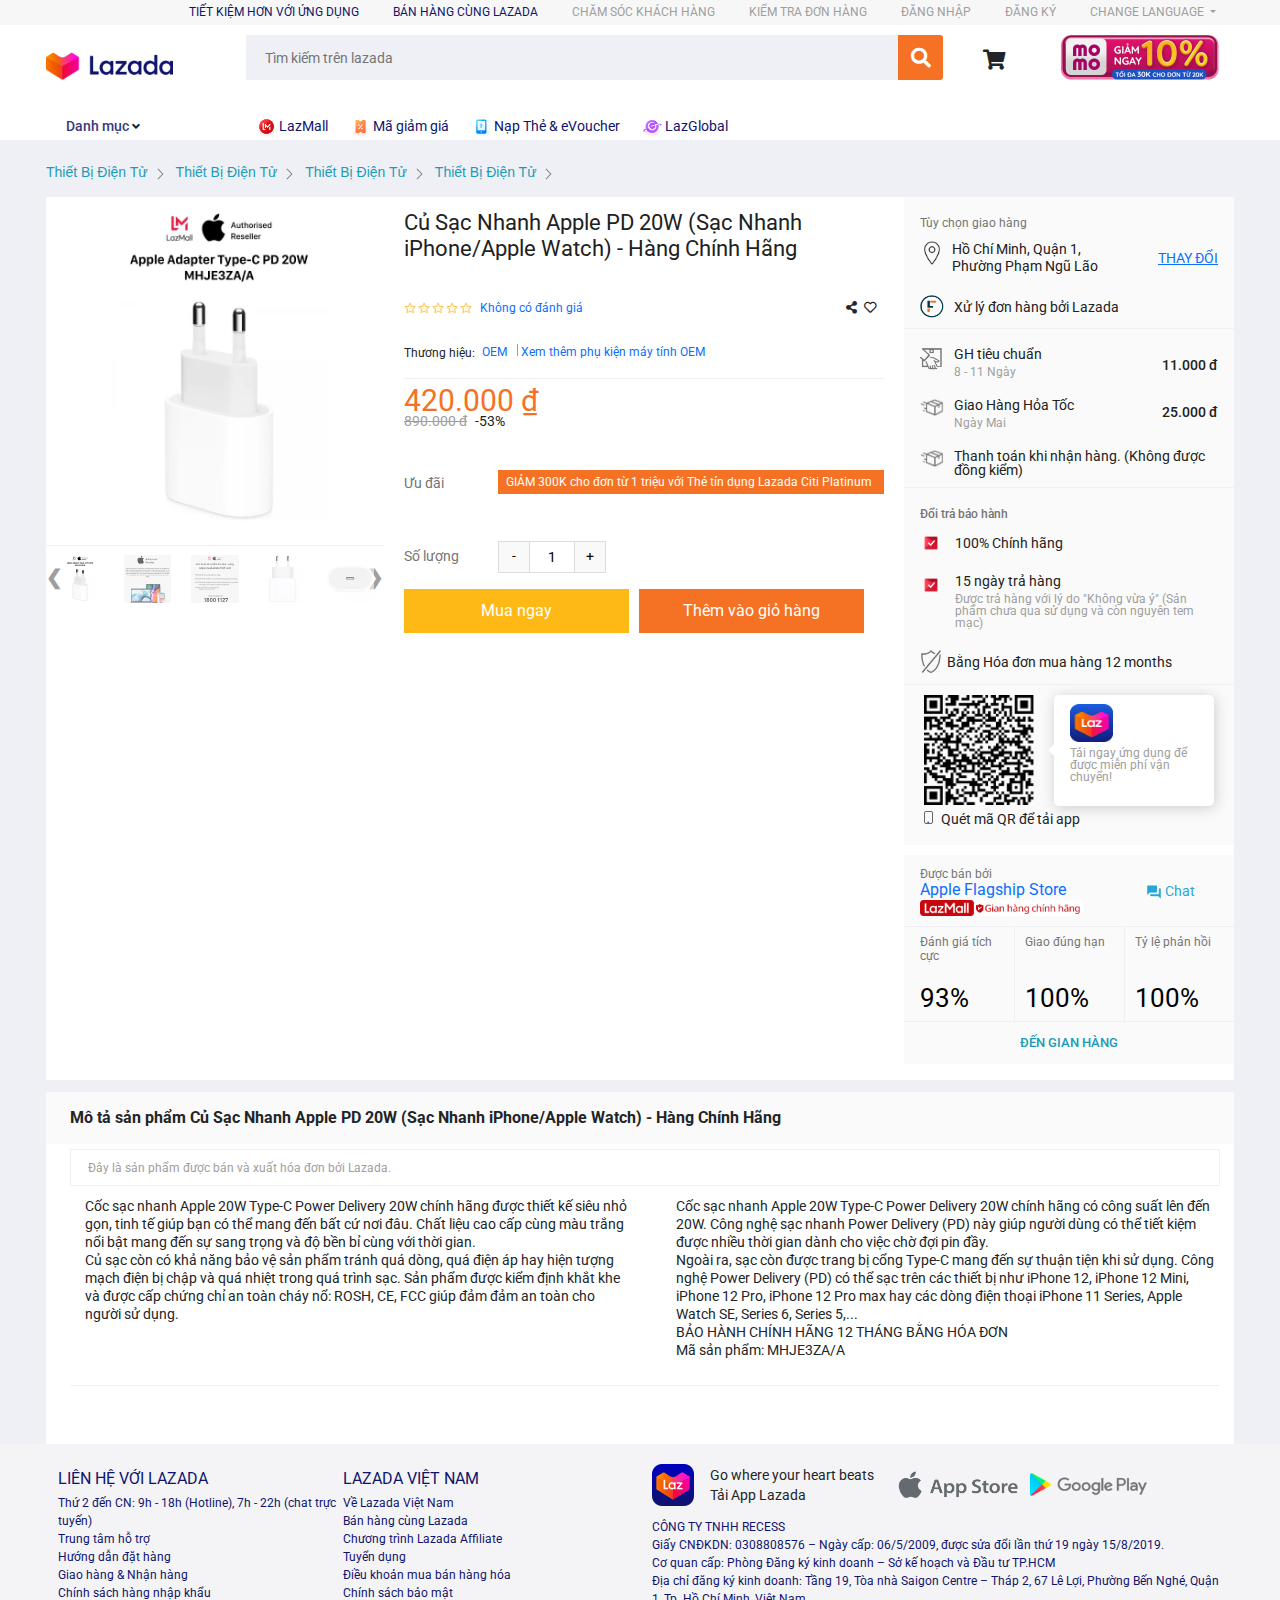
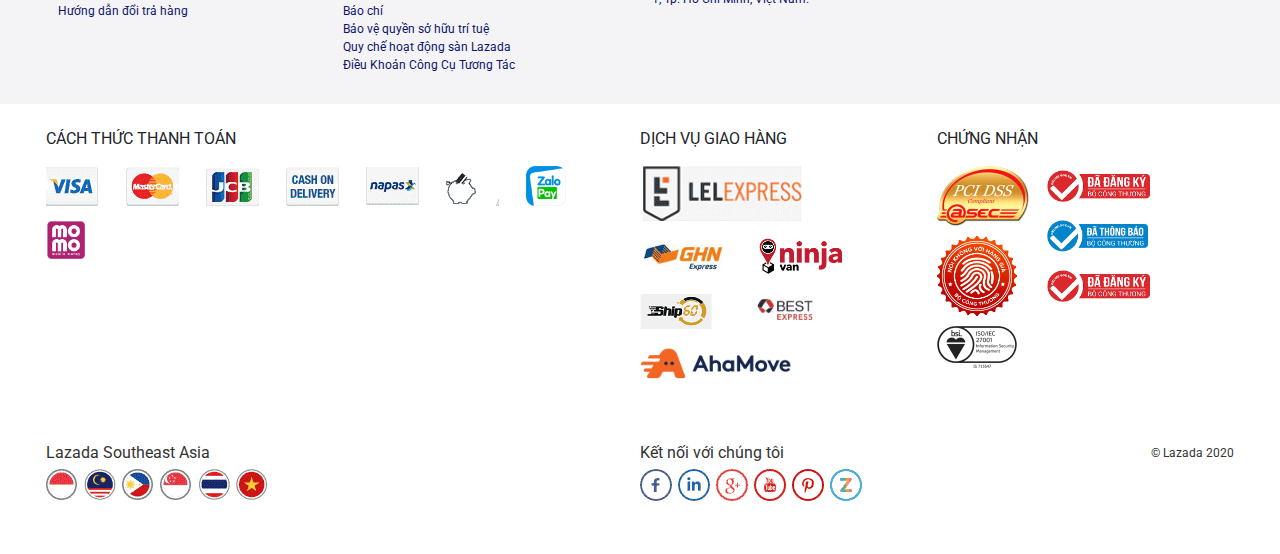
==== commit 8923b03b: "Update" ====
--- a/chi-tiet.html
+++ b/chi-tiet.html
@@ -172,23 +172,23 @@
                   <div class="gallery-item-preview">
                       <div class="gallery-item-content">
                           <div class="mySlides">
-                              <img src="images/sanpham/sp1/1.webp" style="width:100%">
+                              <img src="images/sanpham/sp1/1.webp">
                           </div>
                           
                           <div class="mySlides">
-                              <img src="images/sanpham/sp1/2.webp" style="width:100%">
+                              <img src="images/sanpham/sp1/2.webp">
                           </div>
                               
                           <div class="mySlides">
-                              <img src="images/sanpham/sp1/3.webp" style="width:100%">
+                              <img src="images/sanpham/sp1/3.webp">
                           </div>
                           
                           <div class="mySlides">
-                              <img src="images/sanpham/sp1/4.webp" style="width:100%">
+                              <img src="images/sanpham/sp1/4.webp">
                           </div>
                               
                           <div class="mySlides">
-                              <img src="images/sanpham/sp1/5.webp" style="width:100%">
+                              <img src="images/sanpham/sp1/5.webp">
                           </div>
                       </div>
                       <a class="prev" onclick="plusSlides(-1)">❮</a>
@@ -196,19 +196,19 @@
                   </div>
                       <div class="rows">                      
                           <div class="columns pre-edit">
-                              <img class="demo cursor" src="images/sanpham/sp1/1.webp" style="width:100%" onclick="currentSlide(1)" alt="">
+                              <img class="demo cursor" src="images/sanpham/sp1/1.webp" onclick="currentSlide(1)" alt="">
                           </div>
                           <div class="columns pre-edit">
-                              <img class="demo cursor" src="images/sanpham/sp1/2.webp" style="width:100%" onclick="currentSlide(3)" alt="">
+                              <img class="demo cursor" src="images/sanpham/sp1/2.webp" onclick="currentSlide(3)" alt="">
                           </div>
                           <div class="columns pre-edit">
-                              <img class="demo cursor" src="images/sanpham/sp1/3.webp" style="width:100%" onclick="currentSlide(4)" alt="">
+                              <img class="demo cursor" src="images/sanpham/sp1/3.webp" onclick="currentSlide(4)" alt="">
                           </div>
                           <div class="columns pre-edit">
-                              <img class="demo cursor" src="images/sanpham/sp1/4.webp" style="width:100%" onclick="currentSlide(5)" alt="">
+                              <img class="demo cursor" src="images/sanpham/sp1/4.webp" onclick="currentSlide(5)" alt="">
                           </div>    
                           <div class="columns pre-edit">
-                              <img class="demo cursor" src="images/sanpham/sp1/5.webp" style="width:100%" onclick="currentSlide(6)" alt="">
+                              <img class="demo cursor" src="images/sanpham/sp1/5.webp" onclick="currentSlide(6)" alt="">
                           </div>
                       </div> 
                       <script src="js/chi-tiet.js" ></script> 
@@ -651,10 +651,9 @@
                         <div class="footer-contact_2-header">
                             <div class="footer-contact_2-info-img logo-small-footer"></div>
                             <div class="footer-contact_2-info-contact">
-                            <span style="color: var(--primary-color);"
-                                >Go where your heart beats</span
+                            <span class="go-where" >Go where your heart beats</span
                             >
-                            <span style="color: #0e136e;">Tải App Lazada</span>
+                            <span class="tai-app-lzd" >Tải App Lazada</span>
                             </div><img class="footer-contact_2-info-download"src="images/img-app-1.png"alt=""/>
                                   <img class="footer-contact_2-info-download" src="images/img-app-2.png" alt=""/>
                               </div>
@@ -723,7 +722,7 @@
             <div class="grid">
                 <div class="footer-third-title">
                     <div class="footer-third-title-1">
-                        <span style="display: block;">Lazada Southeast Asia</span>
+                        <span >Lazada Southeast Asia</span>
                         <a class="footer-third-title-1-link laz-southeast-1" href="#"></a>
                         <a class="footer-third-title-1-link laz-southeast-2" href="#"></a>
                         <a class="footer-third-title-1-link laz-southeast-3" href="#"></a>
@@ -732,7 +731,7 @@
                         <a class="footer-third-title-1-link laz-southeast-6" href="#"></a>
                     </div>
                     <div class="footer-third-title-2">
-                        <span style="display: block;">Kết nối với chúng tôi</span>
+                        <span >Kết nối với chúng tôi</span>
                         <a class="footer-third-title-1-link connection-1" href="#"></a>
                         <a class="footer-third-title-1-link connection-2" href="#"></a>
                         <a class="footer-third-title-1-link connection-3" href="#"></a>
--- a/css/chi-tiet.css
+++ b/css/chi-tiet.css
@@ -415,17 +415,21 @@
     position: relative;
 }
   
-  /* Hide the images by default */
-  .mySlides {
+  
+.mySlides {
     display: none;
 }
-  
-  /* Add a pointer when hovering over the thumbnail images */
+
+.mySlides img{
+    width: 100%;
+}
+  
+  
 .cursor {
     cursor: pointer;
 }
   
-  /* Next & previous buttons */
+  
 .prev,
 .next {
     margin-top: 230px !important;
@@ -444,7 +448,7 @@
     text-decoration: none;
 }
   
-  /* Position the "next button" to the right */
+  
 .next {
     right: 0;
     border-radius: 3px 0 0 3px;
@@ -460,6 +464,10 @@
 .pre-edit{
     padding-left: 10px;
     padding-right: 10px;
+}
+
+.pre-edit img{
+    width: 100%;
 }
   
   /* Container for image text */
@@ -1651,8 +1659,16 @@
   width: 594px;
 }
 
+.footer-third-title-1 span{
+    display: block;
+}
+
 .footer-third-title-2{
   width: 297px;
+}
+
+.footer-third-title-2 span{
+    display: block;
 }
 
 .c-lazada{
